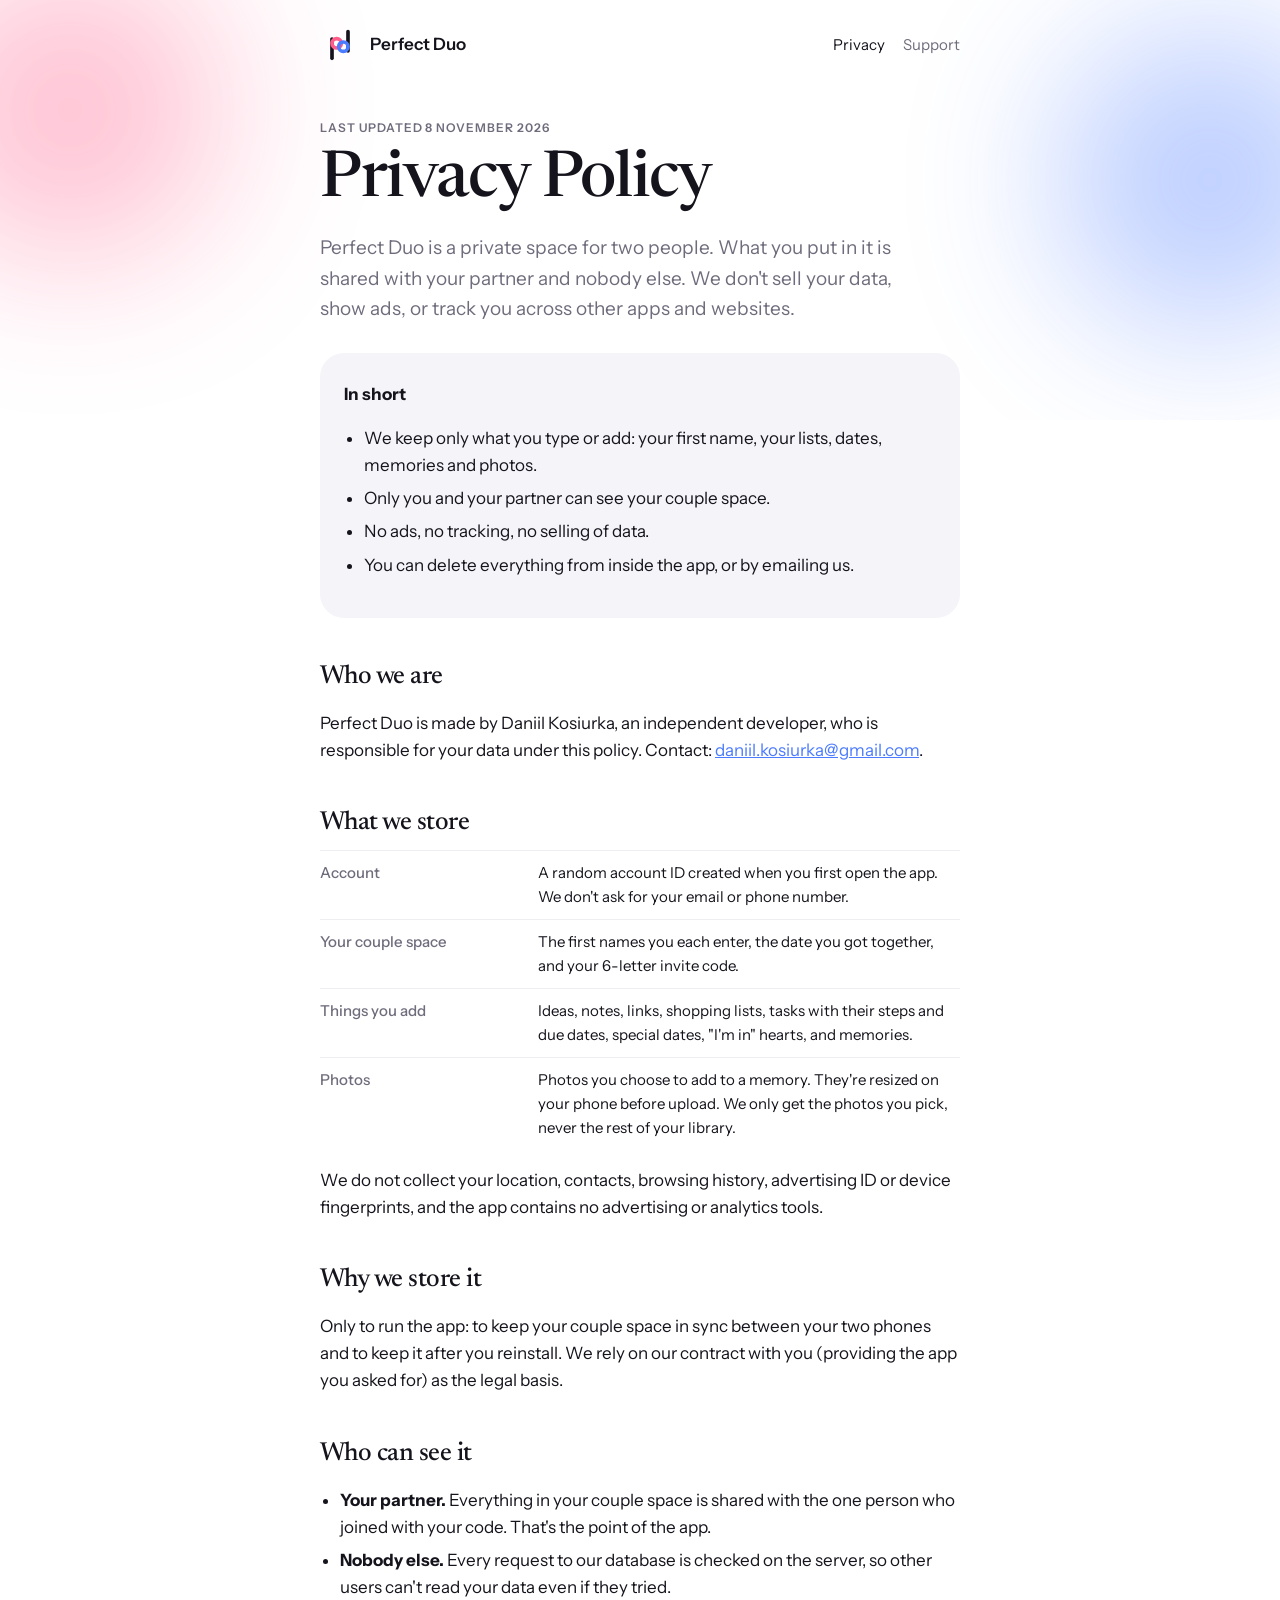
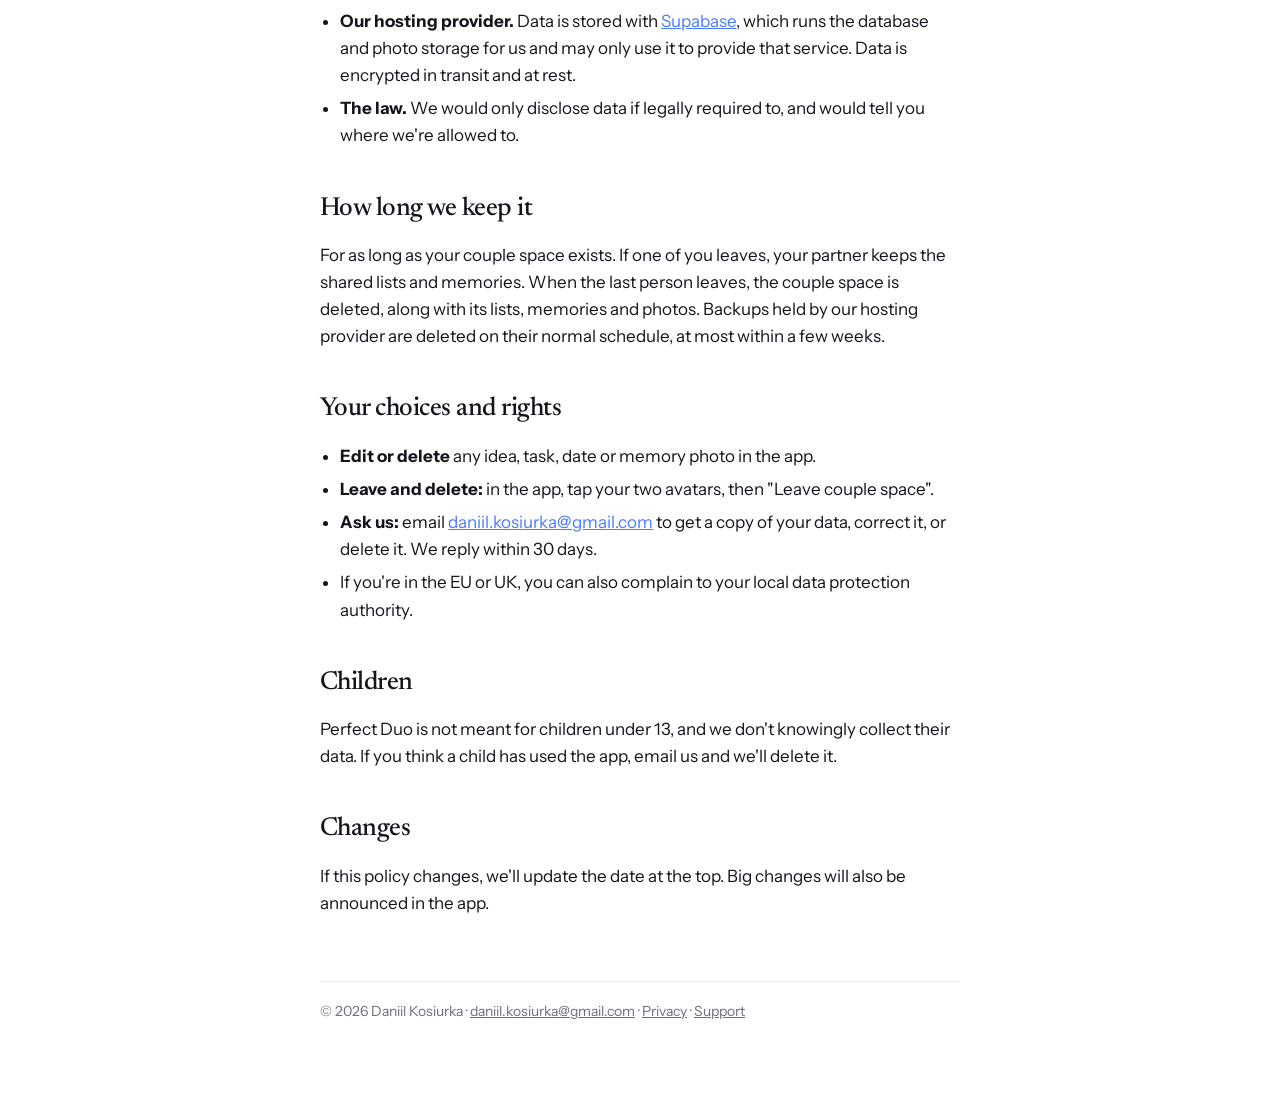
==== privacy.html @ 32d9a610 "Tasks get steps, due dates and who's doing it; privacy, support and store listing - Duo List: due da" ====
<!doctype html>
<html lang="en">
<head>
<meta charset="utf-8">
<meta name="viewport" content="width=device-width, initial-scale=1">
<title>Privacy Policy · Perfect Duo</title>
<meta name="description" content="What Perfect Duo stores, why, and how to delete it.">
<meta name="color-scheme" content="light dark">
<link rel="icon" href="icon.png">
<link rel="apple-touch-icon" href="icon.png">
<link rel="preconnect" href="https://fonts.googleapis.com">
<link rel="preconnect" href="https://fonts.gstatic.com" crossorigin>
<link href="https://fonts.googleapis.com/css2?family=Instrument+Sans:wght@400;500;600&family=Newsreader:ital,opsz,wght@0,6..72,400;0,6..72,500;1,6..72,400;1,6..72,500&display=swap" rel="stylesheet">
<link rel="stylesheet" href="style.css">
</head>
<body>
<div class="glow"></div>
<div class="wrap">
<header class="top"><a class="home" href="./"><svg class="mark" viewBox="0 0 120 100" aria-hidden="true" fill="none" stroke-width="11" stroke-linecap="round">
<line class="ink" x1="36" y1="32" x2="36" y2="90"/><circle cx="50" cy="45" r="14" stroke="#FF5C8A"/>
<line class="ink" x1="84" y1="10" x2="84" y2="68"/><circle cx="70" cy="55" r="14" stroke="#4B7BFF"/></svg>Perfect Duo</a><nav><a href="privacy.html" aria-current="page">Privacy</a><a href="support.html">Support</a></nav></header>

<p class="eyebrow" style="margin-top:56px">Last updated 8 November 2026</p>
<h1 style="margin-top:8px">Privacy Policy</h1>
<p class="lede">Perfect Duo is a private space for two people. What you put in it is shared with your partner and nobody else. We don't sell your data, show ads, or track you across other apps and websites.</p>

<div class="card">
<p><strong>In short</strong></p>
<ul>
<li>We keep only what you type or add: your first name, your lists, dates, memories and photos.</li>
<li>Only you and your partner can see your couple space.</li>
<li>No ads, no tracking, no selling of data.</li>
<li>You can delete everything from inside the app, or by emailing us.</li>
</ul>
</div>

<h2>Who we are</h2>
<p>Perfect Duo is made by Daniil Kosiurka, an independent developer, who is responsible for your data under this policy. Contact: <a href="mailto:daniil.kosiurka@gmail.com">daniil.kosiurka@gmail.com</a>.</p>

<h2>What we store</h2>
<table>
<tr><th>Account</th><td>A random account ID created when you first open the app. We don't ask for your email or phone number.</td></tr>
<tr><th>Your couple space</th><td>The first names you each enter, the date you got together, and your 6-letter invite code.</td></tr>
<tr><th>Things you add</th><td>Ideas, notes, links, shopping lists, tasks with their steps and due dates, special dates, "I'm in" hearts, and memories.</td></tr>
<tr><th>Photos</th><td>Photos you choose to add to a memory. They're resized on your phone before upload. We only get the photos you pick, never the rest of your library.</td></tr>
</table>
<p>We do not collect your location, contacts, browsing history, advertising ID or device fingerprints, and the app contains no advertising or analytics tools.</p>

<h2>Why we store it</h2>
<p>Only to run the app: to keep your couple space in sync between your two phones and to keep it after you reinstall. We rely on our contract with you (providing the app you asked for) as the legal basis.</p>

<h2>Who can see it</h2>
<ul>
<li><strong>Your partner.</strong> Everything in your couple space is shared with the one person who joined with your code. That's the point of the app.</li>
<li><strong>Nobody else.</strong> Every request to our database is checked on the server, so other users can't read your data even if they tried.</li>
<li><strong>Our hosting provider.</strong> Data is stored with <a href="https://supabase.com/privacy">Supabase</a>, which runs the database and photo storage for us and may only use it to provide that service. Data is encrypted in transit and at rest.</li>
<li><strong>The law.</strong> We would only disclose data if legally required to, and would tell you where we're allowed to.</li>
</ul>

<h2>How long we keep it</h2>
<p>For as long as your couple space exists. If one of you leaves, your partner keeps the shared lists and memories. When the last person leaves, the couple space is deleted, along with its lists, memories and photos. Backups held by our hosting provider are deleted on their normal schedule, at most within a few weeks.</p>

<h2>Your choices and rights</h2>
<ul>
<li><strong>Edit or delete</strong> any idea, task, date or memory photo in the app.</li>
<li><strong>Leave and delete:</strong> in the app, tap your two avatars, then "Leave couple space".</li>
<li><strong>Ask us:</strong> email <a href="mailto:daniil.kosiurka@gmail.com">daniil.kosiurka@gmail.com</a> to get a copy of your data, correct it, or delete it. We reply within 30 days.</li>
<li>If you're in the EU or UK, you can also complain to your local data protection authority.</li>
</ul>

<h2>Children</h2>
<p>Perfect Duo is not meant for children under 13, and we don't knowingly collect their data. If you think a child has used the app, email us and we'll delete it.</p>

<h2>Changes</h2>
<p>If this policy changes, we'll update the date at the top. Big changes will also be announced in the app.</p>

<footer>© 2026 Daniil Kosiurka · <a href="mailto:daniil.kosiurka@gmail.com">daniil.kosiurka@gmail.com</a> · <a href="privacy.html">Privacy</a> · <a href="support.html">Support</a></footer>
</div>
</body>
</html>
---- style.css ----
:root {
  --bg: #ffffff;
  --ink: #15141c;
  --ink2: #6f6c7c;
  --line: #ededf2;
  --fill: #f5f4f8;
  --rose: #ff5c8a;
  --sky: #4b7bff;
  --glow: 0.38;
}
@media (prefers-color-scheme: dark) {
  :root {
    --bg: #0e0c15;
    --ink: #f4f1fb;
    --ink2: #a39eb4;
    --line: rgba(255, 255, 255, 0.08);
    --fill: rgba(255, 255, 255, 0.07);
    --glow: 0.6;
  }
}
* { box-sizing: border-box; }
html { -webkit-text-size-adjust: 100%; }
body {
  margin: 0;
  background: var(--bg);
  color: var(--ink);
  font: 17px/1.6 "Instrument Sans", -apple-system, BlinkMacSystemFont, sans-serif;
  overflow-x: hidden;
}
.glow { position: absolute; inset: 0 0 auto 0; height: 420px; pointer-events: none; overflow: hidden; z-index: -1; }
.glow::before, .glow::after {
  content: ""; position: absolute; width: 300px; height: 300px; border-radius: 50%;
  filter: blur(80px); opacity: var(--glow);
}
.glow::before { background: var(--rose); left: -80px; top: -40px; }
.glow::after { background: var(--sky); right: -80px; top: 30px; }
.wrap { max-width: 680px; margin: 0 auto; padding: 28px 20px 80px; position: relative; }
header.top { display: flex; align-items: center; justify-content: space-between; }
header.top a.home { display: flex; align-items: center; gap: 10px; color: var(--ink); text-decoration: none; font-weight: 600; }
.mark { width: 40px; height: 34px; }
.mark .ink { stroke: var(--ink); }
nav a { color: var(--ink2); text-decoration: none; margin-left: 18px; font-size: 15px; }
nav a:hover, nav a[aria-current] { color: var(--ink); }
h1, h2, .serif { font-family: "Newsreader", "New York", Georgia, serif; font-weight: 500; letter-spacing: -0.02em; }
h1 { font-size: clamp(40px, 9vw, 64px); line-height: 1.02; margin: 56px 0 14px; }
h1 em { font-style: italic; }
h2 { font-size: 26px; margin: 44px 0 8px; line-height: 1.2; }
p, li { color: var(--ink); }
.lede { font-size: 19px; color: var(--ink2); max-width: 32em; }
.eyebrow { font-size: 12px; letter-spacing: 0.08em; text-transform: uppercase; color: var(--ink2); font-weight: 600; }
ul { padding-left: 1.2em; }
li { margin: 6px 0; }
a { color: var(--sky); }
.card { background: var(--fill); border-radius: 24px; padding: 22px 24px; margin-top: 28px; }
.card p { margin: 6px 0; }
.pill {
  display: inline-flex; align-items: center; gap: 8px; margin-top: 18px;
  background: var(--ink); color: var(--bg); border-radius: 999px; padding: 12px 22px;
  font-weight: 600; text-decoration: none;
}
.features { display: grid; grid-template-columns: repeat(auto-fit, minmax(190px, 1fr)); gap: 12px; margin-top: 44px; }
.features div { border-top: 1px solid var(--line); padding-top: 14px; }
.features h3 { font-family: "Newsreader", Georgia, serif; font-weight: 500; font-size: 22px; margin: 0 0 4px; }
.features p { color: var(--ink2); margin: 0; font-size: 15px; }
footer { margin-top: 64px; padding-top: 18px; border-top: 1px solid var(--line); color: var(--ink2); font-size: 14px; }
footer a { color: var(--ink2); }
table { border-collapse: collapse; width: 100%; font-size: 15px; margin-top: 10px; }
td, th { text-align: left; padding: 10px 8px 10px 0; border-top: 1px solid var(--line); vertical-align: top; }
th { color: var(--ink2); font-weight: 500; width: 34%; }
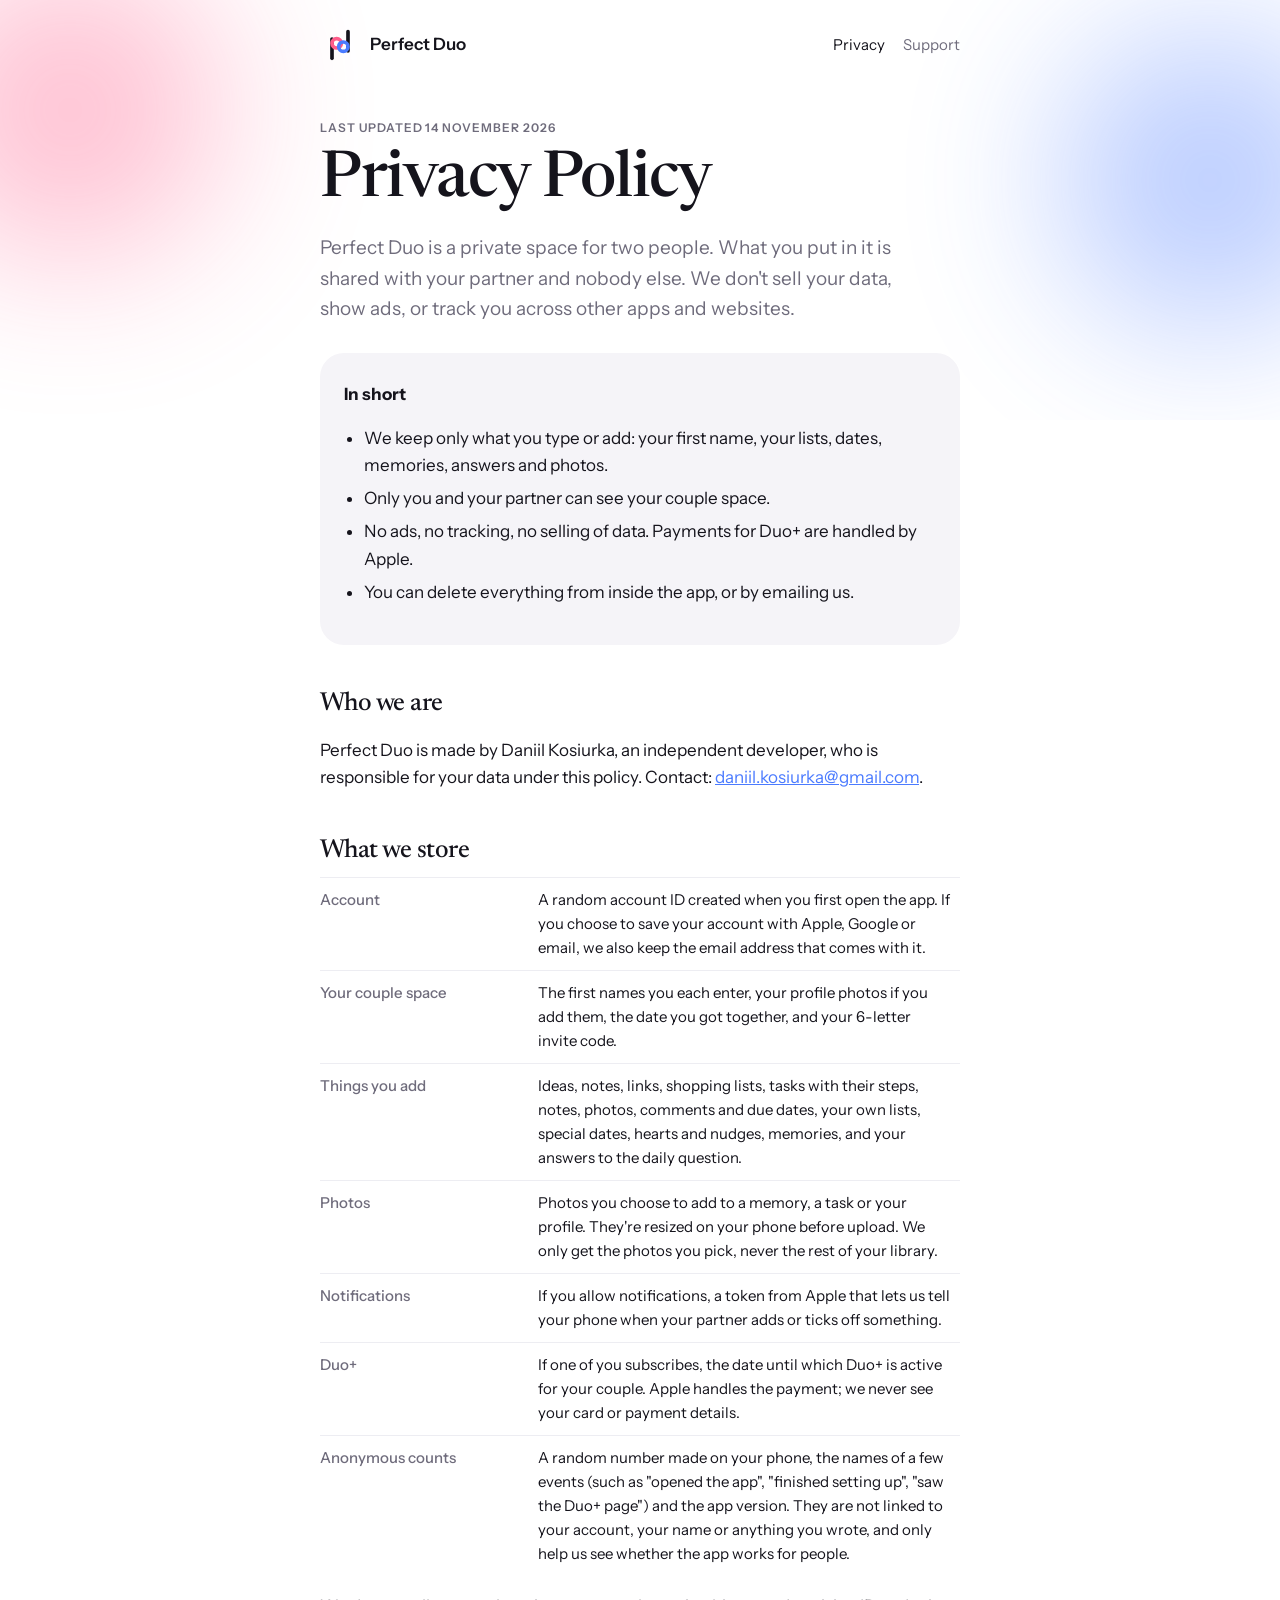
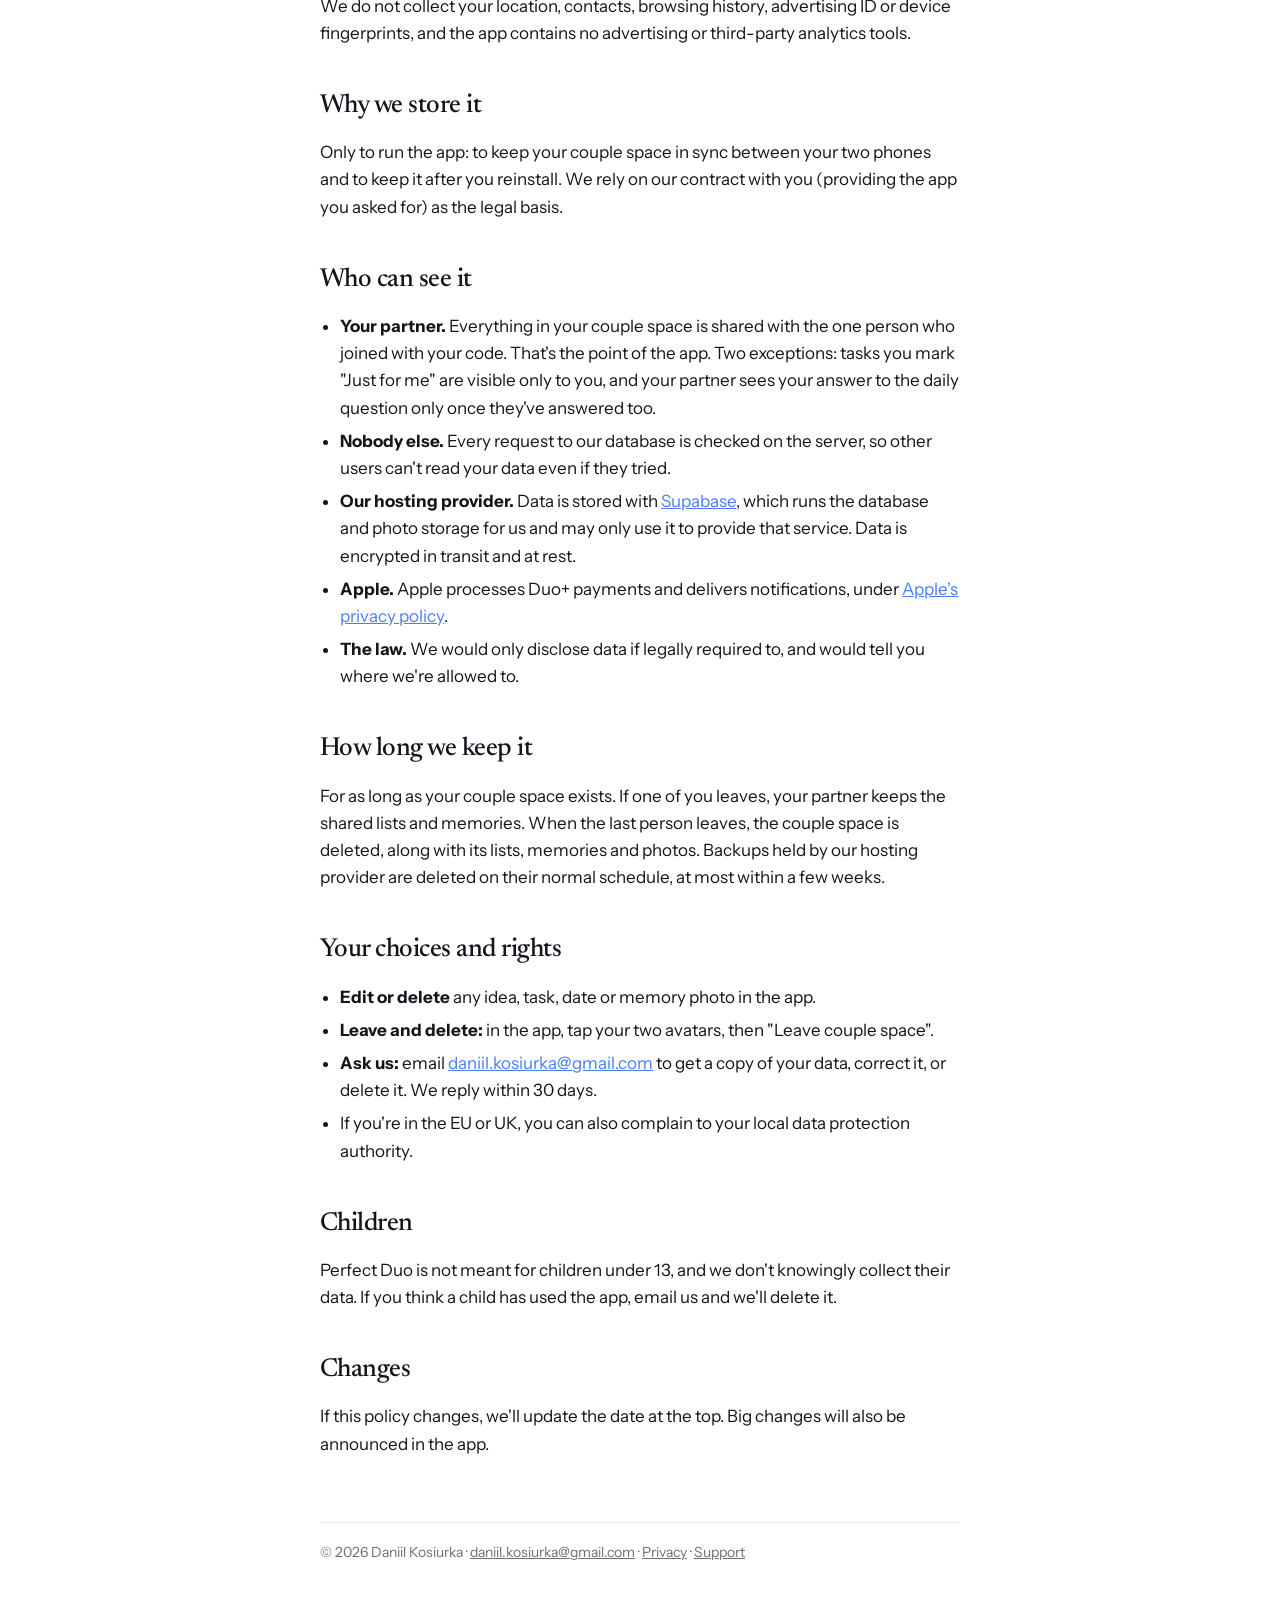
==== commit 86a43f7b: "Duo+: subscription shared by the couple, paywall, free-version limits; launch prep - StoreKit 2 subs" ====
--- a/privacy.html
+++ b/privacy.html
@@ -20,16 +20,16 @@
 <line class="ink" x1="36" y1="32" x2="36" y2="90"/><circle cx="50" cy="45" r="14" stroke="#FF5C8A"/>
 <line class="ink" x1="84" y1="10" x2="84" y2="68"/><circle cx="70" cy="55" r="14" stroke="#4B7BFF"/></svg>Perfect Duo</a><nav><a href="privacy.html" aria-current="page">Privacy</a><a href="support.html">Support</a></nav></header>
 
-<p class="eyebrow" style="margin-top:56px">Last updated 8 November 2026</p>
+<p class="eyebrow" style="margin-top:56px">Last updated 14 November 2026</p>
 <h1 style="margin-top:8px">Privacy Policy</h1>
 <p class="lede">Perfect Duo is a private space for two people. What you put in it is shared with your partner and nobody else. We don't sell your data, show ads, or track you across other apps and websites.</p>
 
 <div class="card">
 <p><strong>In short</strong></p>
 <ul>
-<li>We keep only what you type or add: your first name, your lists, dates, memories and photos.</li>
+<li>We keep only what you type or add: your first name, your lists, dates, memories, answers and photos.</li>
 <li>Only you and your partner can see your couple space.</li>
-<li>No ads, no tracking, no selling of data.</li>
+<li>No ads, no tracking, no selling of data. Payments for Duo+ are handled by Apple.</li>
 <li>You can delete everything from inside the app, or by emailing us.</li>
 </ul>
 </div>
@@ -39,21 +39,25 @@
 
 <h2>What we store</h2>
 <table>
-<tr><th>Account</th><td>A random account ID created when you first open the app. We don't ask for your email or phone number.</td></tr>
-<tr><th>Your couple space</th><td>The first names you each enter, the date you got together, and your 6-letter invite code.</td></tr>
-<tr><th>Things you add</th><td>Ideas, notes, links, shopping lists, tasks with their steps and due dates, special dates, "I'm in" hearts, and memories.</td></tr>
-<tr><th>Photos</th><td>Photos you choose to add to a memory. They're resized on your phone before upload. We only get the photos you pick, never the rest of your library.</td></tr>
+<tr><th>Account</th><td>A random account ID created when you first open the app. If you choose to save your account with Apple, Google or email, we also keep the email address that comes with it.</td></tr>
+<tr><th>Your couple space</th><td>The first names you each enter, your profile photos if you add them, the date you got together, and your 6-letter invite code.</td></tr>
+<tr><th>Things you add</th><td>Ideas, notes, links, shopping lists, tasks with their steps, notes, photos, comments and due dates, your own lists, special dates, hearts and nudges, memories, and your answers to the daily question.</td></tr>
+<tr><th>Photos</th><td>Photos you choose to add to a memory, a task or your profile. They're resized on your phone before upload. We only get the photos you pick, never the rest of your library.</td></tr>
+<tr><th>Notifications</th><td>If you allow notifications, a token from Apple that lets us tell your phone when your partner adds or ticks off something.</td></tr>
+<tr><th>Duo+</th><td>If one of you subscribes, the date until which Duo+ is active for your couple. Apple handles the payment; we never see your card or payment details.</td></tr>
+<tr><th>Anonymous counts</th><td>A random number made on your phone, the names of a few events (such as "opened the app", "finished setting up", "saw the Duo+ page") and the app version. They are not linked to your account, your name or anything you wrote, and only help us see whether the app works for people.</td></tr>
 </table>
-<p>We do not collect your location, contacts, browsing history, advertising ID or device fingerprints, and the app contains no advertising or analytics tools.</p>
+<p>We do not collect your location, contacts, browsing history, advertising ID or device fingerprints, and the app contains no advertising or third-party analytics tools.</p>
 
 <h2>Why we store it</h2>
 <p>Only to run the app: to keep your couple space in sync between your two phones and to keep it after you reinstall. We rely on our contract with you (providing the app you asked for) as the legal basis.</p>
 
 <h2>Who can see it</h2>
 <ul>
-<li><strong>Your partner.</strong> Everything in your couple space is shared with the one person who joined with your code. That's the point of the app.</li>
+<li><strong>Your partner.</strong> Everything in your couple space is shared with the one person who joined with your code. That's the point of the app. Two exceptions: tasks you mark "Just for me" are visible only to you, and your partner sees your answer to the daily question only once they've answered too.</li>
 <li><strong>Nobody else.</strong> Every request to our database is checked on the server, so other users can't read your data even if they tried.</li>
 <li><strong>Our hosting provider.</strong> Data is stored with <a href="https://supabase.com/privacy">Supabase</a>, which runs the database and photo storage for us and may only use it to provide that service. Data is encrypted in transit and at rest.</li>
+<li><strong>Apple.</strong> Apple processes Duo+ payments and delivers notifications, under <a href="https://www.apple.com/legal/privacy/">Apple's privacy policy</a>.</li>
 <li><strong>The law.</strong> We would only disclose data if legally required to, and would tell you where we're allowed to.</li>
 </ul>
 
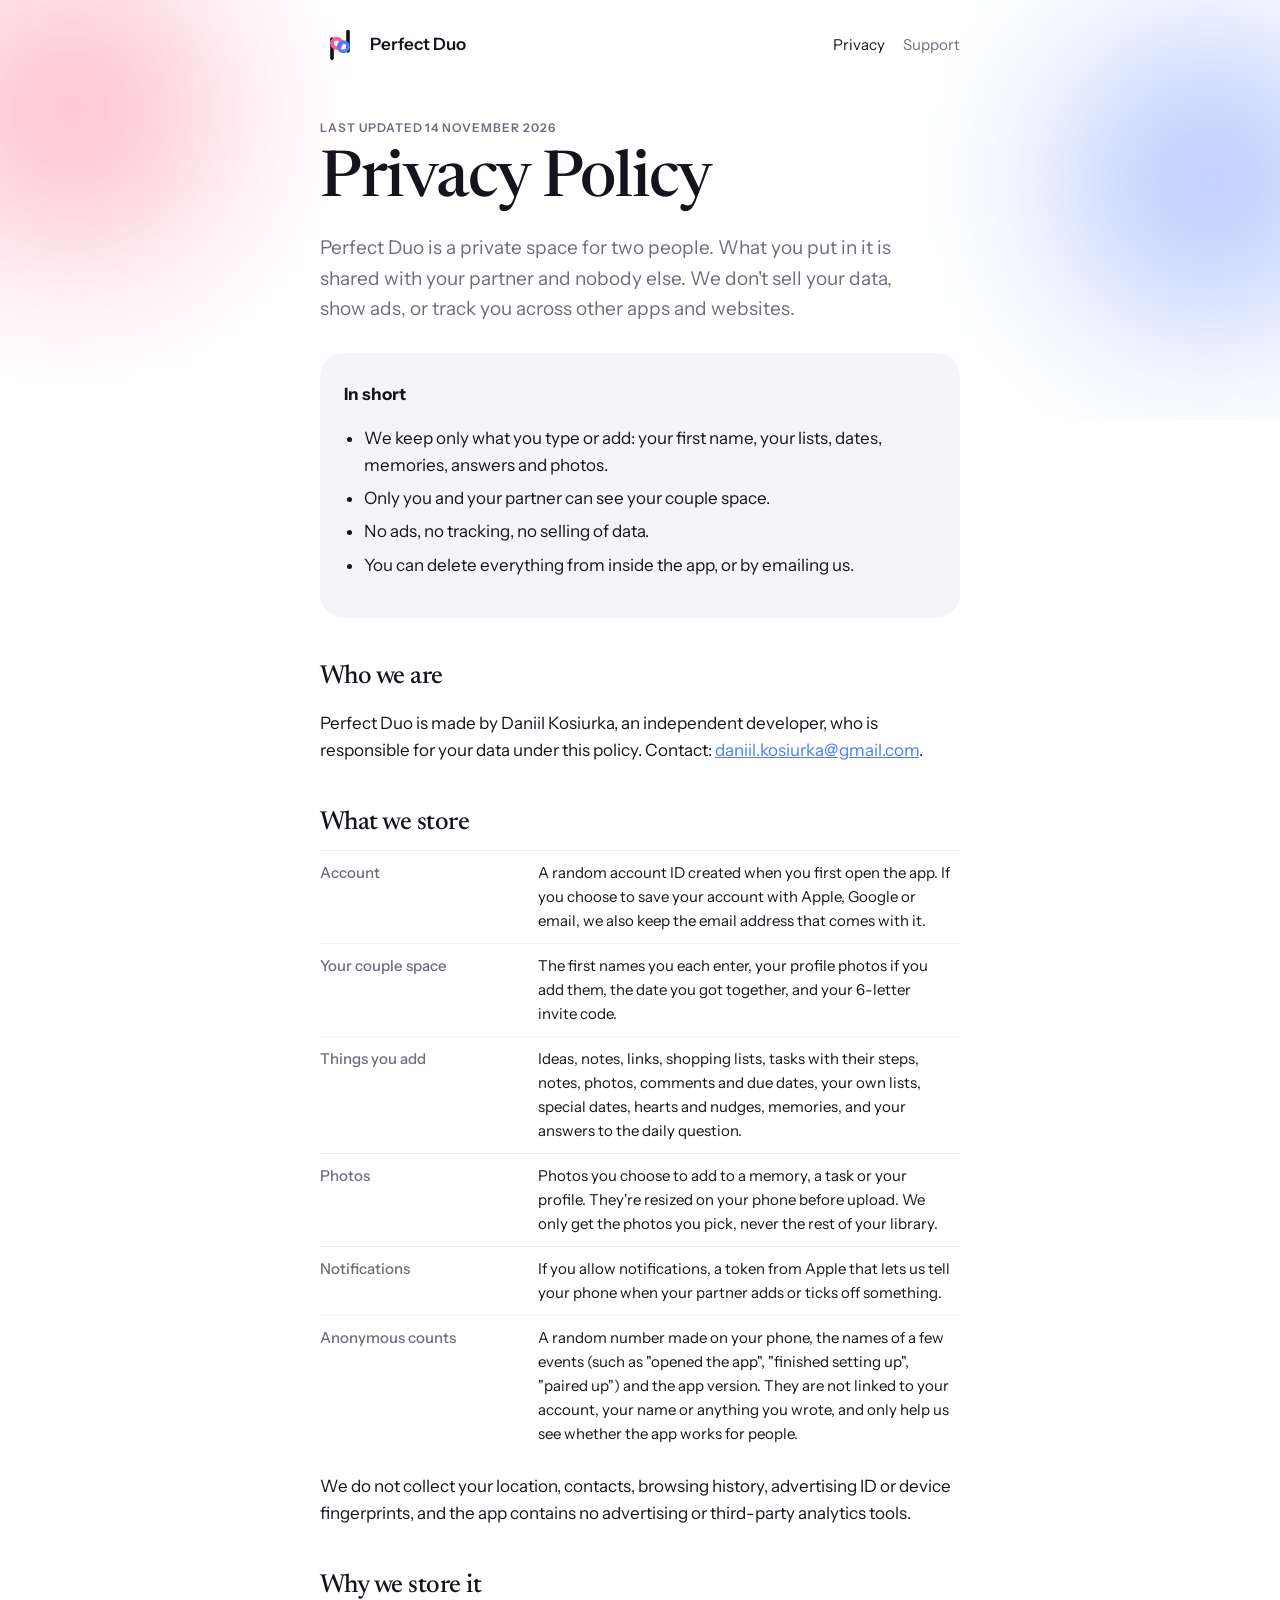
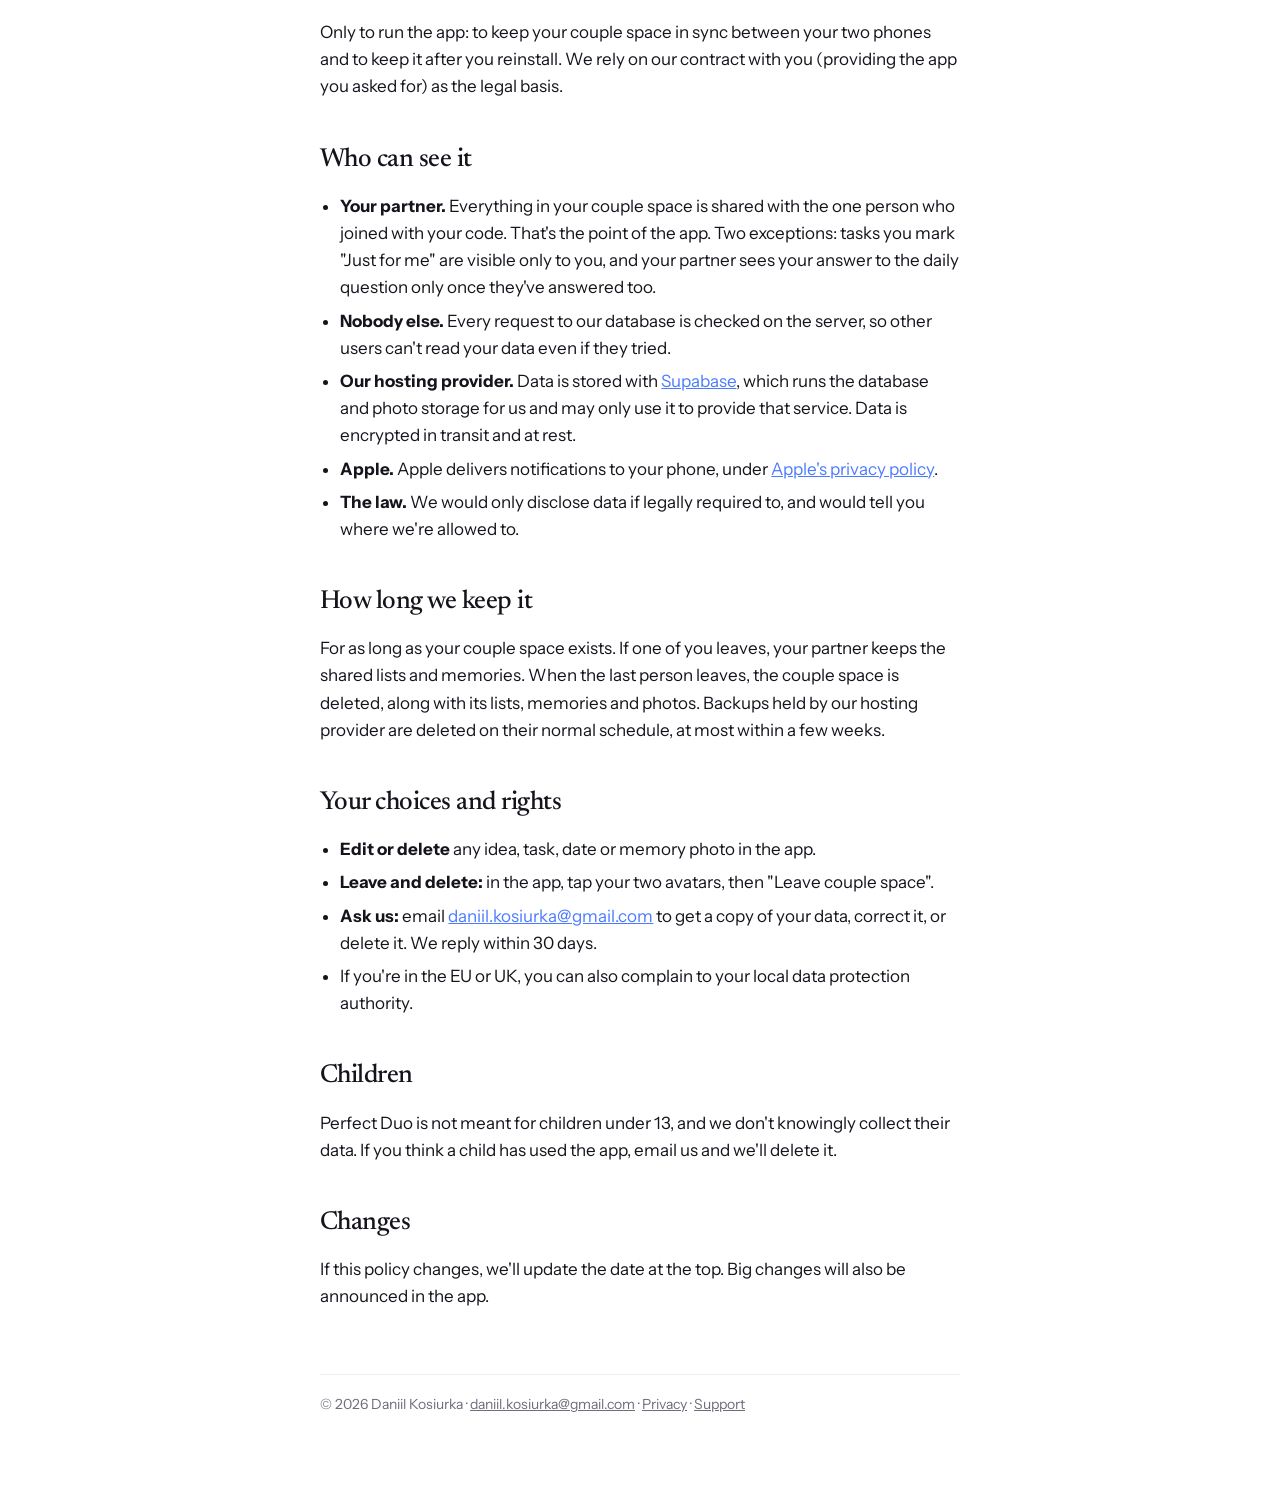
==== commit f261e03c: "Free launch: Duo+ switched off with one setting; listing, privacy and support pages free-only Co-Aut" ====
--- a/privacy.html
+++ b/privacy.html
@@ -29,7 +29,7 @@
 <ul>
 <li>We keep only what you type or add: your first name, your lists, dates, memories, answers and photos.</li>
 <li>Only you and your partner can see your couple space.</li>
-<li>No ads, no tracking, no selling of data. Payments for Duo+ are handled by Apple.</li>
+<li>No ads, no tracking, no selling of data.</li>
 <li>You can delete everything from inside the app, or by emailing us.</li>
 </ul>
 </div>
@@ -44,8 +44,7 @@
 <tr><th>Things you add</th><td>Ideas, notes, links, shopping lists, tasks with their steps, notes, photos, comments and due dates, your own lists, special dates, hearts and nudges, memories, and your answers to the daily question.</td></tr>
 <tr><th>Photos</th><td>Photos you choose to add to a memory, a task or your profile. They're resized on your phone before upload. We only get the photos you pick, never the rest of your library.</td></tr>
 <tr><th>Notifications</th><td>If you allow notifications, a token from Apple that lets us tell your phone when your partner adds or ticks off something.</td></tr>
-<tr><th>Duo+</th><td>If one of you subscribes, the date until which Duo+ is active for your couple. Apple handles the payment; we never see your card or payment details.</td></tr>
-<tr><th>Anonymous counts</th><td>A random number made on your phone, the names of a few events (such as "opened the app", "finished setting up", "saw the Duo+ page") and the app version. They are not linked to your account, your name or anything you wrote, and only help us see whether the app works for people.</td></tr>
+<tr><th>Anonymous counts</th><td>A random number made on your phone, the names of a few events (such as "opened the app", "finished setting up", "paired up") and the app version. They are not linked to your account, your name or anything you wrote, and only help us see whether the app works for people.</td></tr>
 </table>
 <p>We do not collect your location, contacts, browsing history, advertising ID or device fingerprints, and the app contains no advertising or third-party analytics tools.</p>
 
@@ -57,7 +56,7 @@
 <li><strong>Your partner.</strong> Everything in your couple space is shared with the one person who joined with your code. That's the point of the app. Two exceptions: tasks you mark "Just for me" are visible only to you, and your partner sees your answer to the daily question only once they've answered too.</li>
 <li><strong>Nobody else.</strong> Every request to our database is checked on the server, so other users can't read your data even if they tried.</li>
 <li><strong>Our hosting provider.</strong> Data is stored with <a href="https://supabase.com/privacy">Supabase</a>, which runs the database and photo storage for us and may only use it to provide that service. Data is encrypted in transit and at rest.</li>
-<li><strong>Apple.</strong> Apple processes Duo+ payments and delivers notifications, under <a href="https://www.apple.com/legal/privacy/">Apple's privacy policy</a>.</li>
+<li><strong>Apple.</strong> Apple delivers notifications to your phone, under <a href="https://www.apple.com/legal/privacy/">Apple's privacy policy</a>.</li>
 <li><strong>The law.</strong> We would only disclose data if legally required to, and would tell you where we're allowed to.</li>
 </ul>
 
